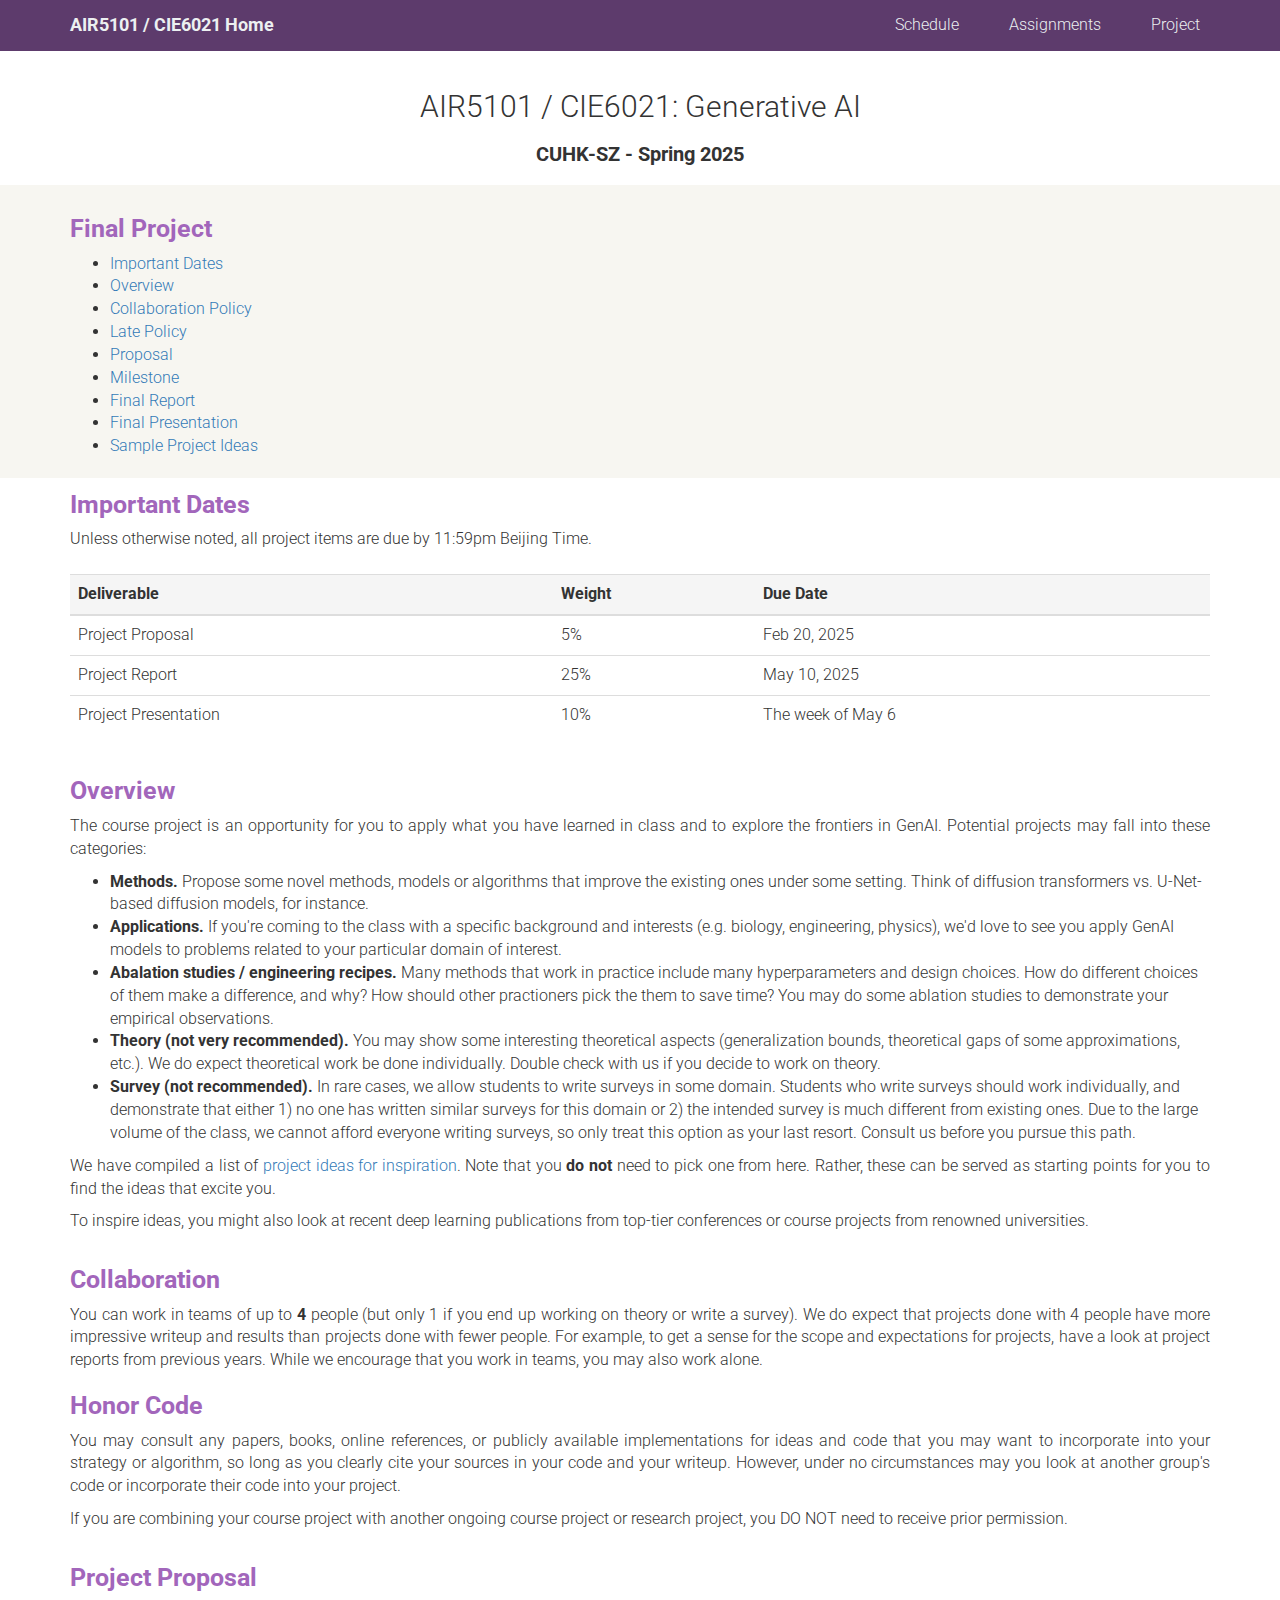
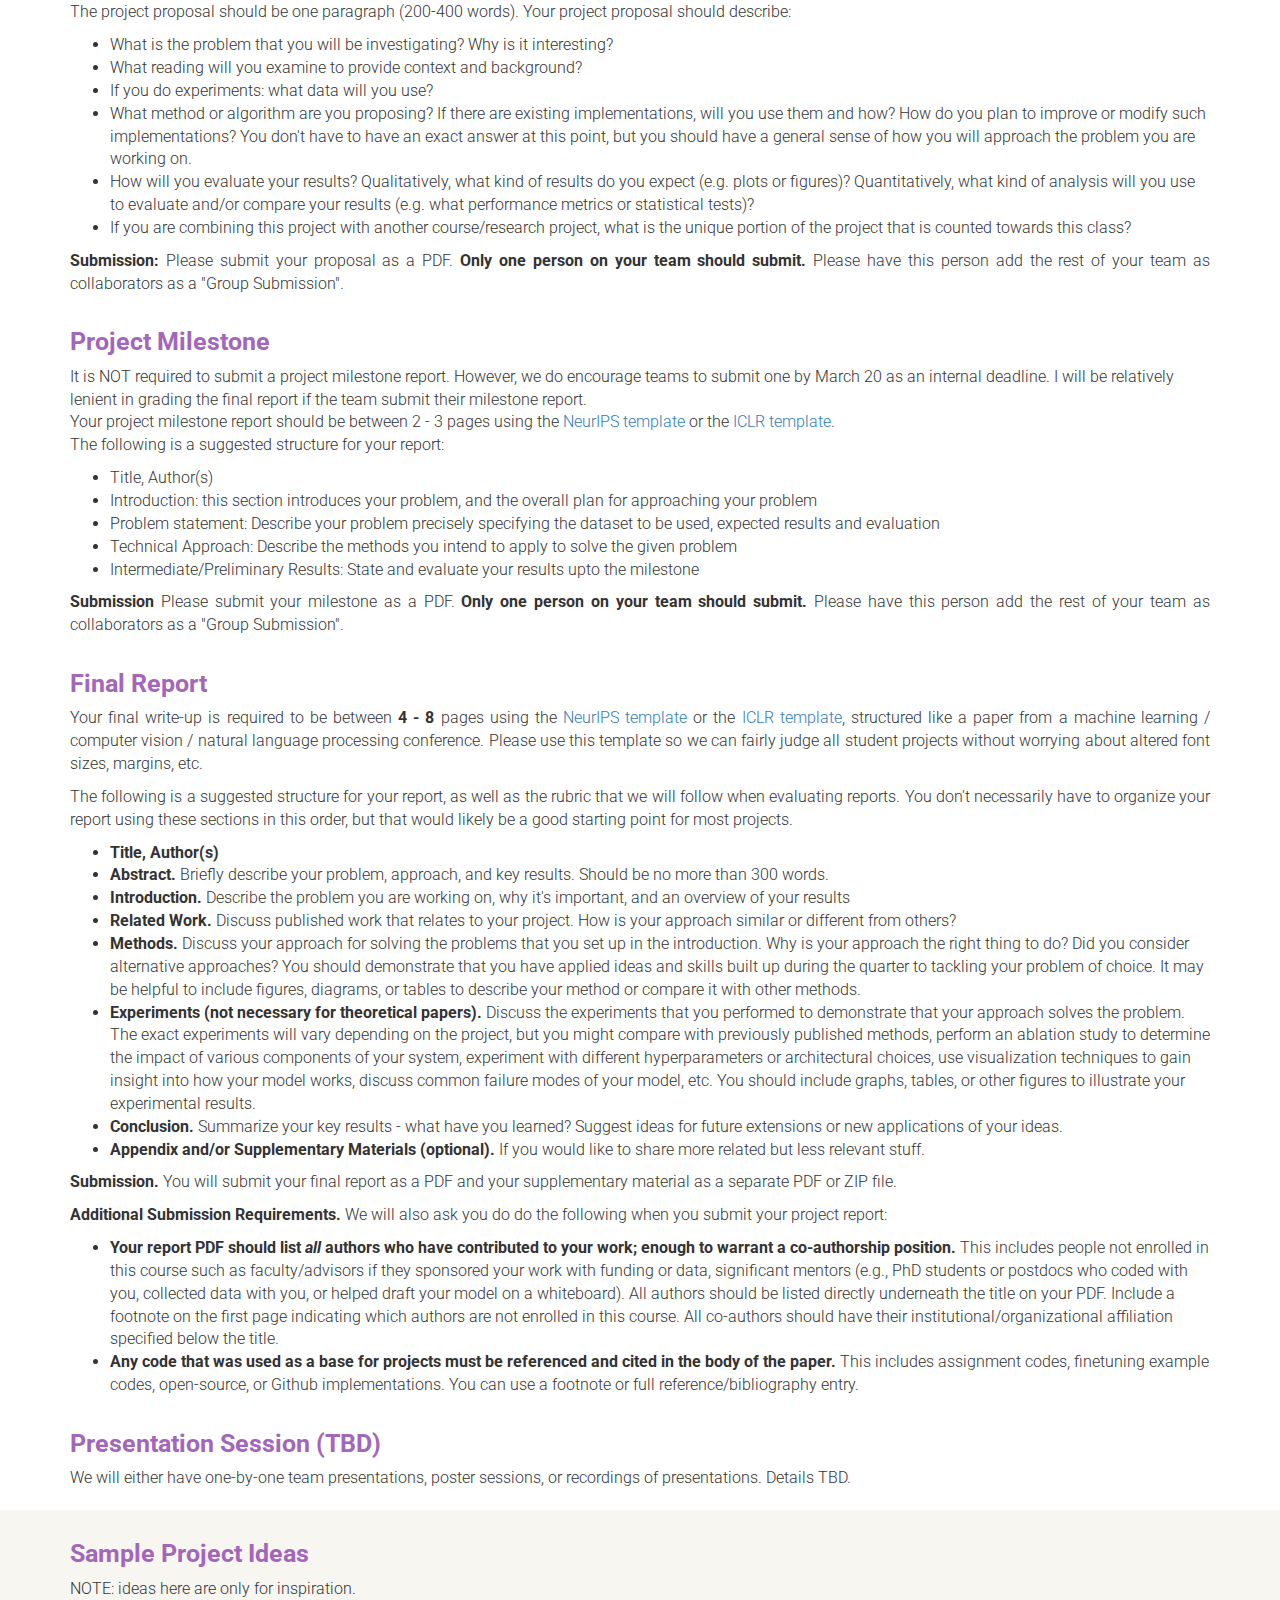
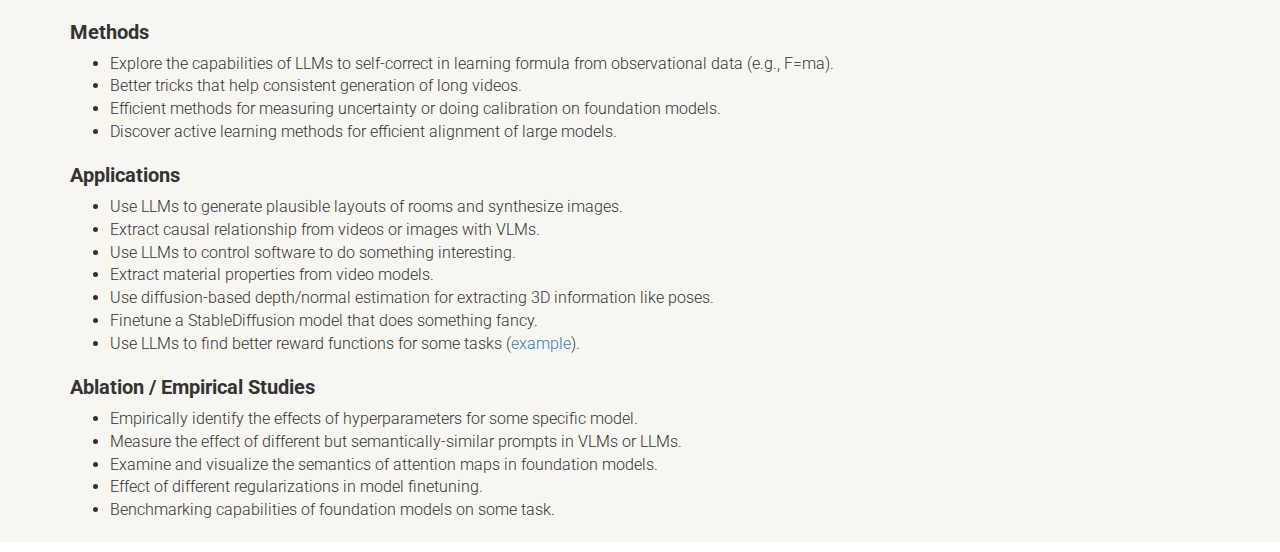
==== project.html @ fc602062 "Add files via upload" ====
<!DOCTYPE html>
<html lang="en">

<head>
  <meta charset="utf-8">
  <meta http-equiv="X-UA-Compatible" content="IE=edge">
  <meta name="viewport" content="width=device-width, initial-scale=1">

  <title>AIR5101 / CI6021 | Project</title>

  <!-- bootstrap -->
  <link rel="stylesheet" href="https://maxcdn.bootstrapcdn.com/bootstrap/3.2.0/css/bootstrap.min.css">

  <!-- Google fonts -->
  <link href='http://fonts.googleapis.com/css?family=Roboto:400,300' rel='stylesheet' type='text/css'>

  <!-- Google Analytics -->
  <script>
  (function(i,s,o,g,r,a,m){i['GoogleAnalyticsObject']=r;i[r]=i[r]||function(){
  (i[r].q=i[r].q||[]).push(arguments)},i[r].l=1*new Date();a=s.createElement(o),
  m=s.getElementsByTagName(o)[0];a.async=1;a.src=g;m.parentNode.insertBefore(a,m)
  })(window,document,'script','//www.google-analytics.com/analytics.js','ga');
  ga('create', 'UA-46895817-2', 'auto');
  ga('send', 'pageview');
  </script>

  <link rel="stylesheet" type="text/css" href="style-new.css" />
  <link rel="stylesheet" href="https://maxcdn.bootstrapcdn.com/font-awesome/4.4.0/css/font-awesome.min.css">
</head>

<body>

  <nav class="navbar navbar-default navbar-fixed-top">
    <div class="container">
      <div class="navbar-header">
        <a class="navbar-brand brand" href="index.html">AIR5101 / CIE6021 Home</a>
        <button type="button" class="navbar-toggle collapsed" data-toggle="collapse"
          data-target="#bs-example-navbar-collapse-1" aria-expanded="false">
          <span class="icon-bar"></span>
          <span class="icon-bar"></span>
          <span class="icon-bar"></span>
        </button>
      </div>

      <div class="collapse navbar-collapse" id="bs-example-navbar-collapse-1">
        <ul class="nav navbar-nav navbar-right">
          <li><a href="schedule.html">Schedule</a></li>
          <li><a href="assignments.html">Assignments</a></li>
          <li><a href="project.html">Project</a></li>
        </ul>
      </div>
    </div>
  </nav>

  <!-- Header -->
  <div id="header" style="text-align:center">
    <h1>AIR5101 / CIE6021: Generative AI</h1>
    <h3>CUHK-SZ - Spring 2025</h3>
    <div style="clear:both;"></div>
  </div>


<div class="sechighlight">
<div class="container sec">
  <h2>Final Project</h2>
  <ul>
    <li><a href="project.html#dates">Important Dates</a></li>
    <li><a href="project.html#overview">Overview</a></li>
    <li><a href="project.html#collaboration">Collaboration Policy</a></li>
    <li><a href="project.html#late-policy">Late Policy</a></li>
    <li><a href="project.html#proposal">Proposal</a></li>
    <li><a href="project.html#milestone">Milestone</a></li>
    <li><a href="project.html#report">Final Report</a></li>
    <li><a href="project.html#presentation">Final Presentation</a></li>
    <li><a href="project.html#proj_ideas">Sample Project Ideas</a></li>
  </ul>
</div>
</div>

<div class="container sec" id="dates" style="margin-top:-50px">
  <br>
  <h2>Important Dates</h2>
  Unless otherwise noted, all project items are due by 11:59pm Beijing Time.<br><br>

<table class="table">
  <tr class="active">
    <th>Deliverable</th><th>Weight</th><th>Due Date</th>
  </tr>

<!-- TODO -->
<tbody>
  <tr>
    <td>Project Proposal</td>
    <td>5%</td>
    <td>Feb 20, 2025</td>
  </tr>
  <tr>
    <td>Project Report</td>
    <td>25%</td>
    <td>May 10, 2025</td>
  </tr>
  <tr>
    <td>Project Presentation</td>
    <td>10%</td>
    <td>The week of May 6</td>
  </tr>
</tbody>
</table>
</div>

<div class="container sec" id="overview" style="margin-top:-50px">
  <br>
  <h2>Overview</h2>
  <p>
    The course project is an opportunity for you to apply what you have learned in class and to explore the frontiers in GenAI.
    Potential projects may fall into these categories:
  </p>
  <ul>
    <li>
      <strong>Methods.</strong>
      Propose some novel methods, models or algorithms that improve the existing ones under some setting.
      Think of diffusion transformers vs. U-Net-based diffusion models, for instance.
    <li>
      <strong>Applications.</strong>
      If you're coming to the class with a specific background and interests (e.g. biology,
      engineering, physics), we'd love to see you apply GenAI models to problems related to your
      particular domain of interest.
    </li>
    <li>
      <strong>Abalation studies / engineering recipes.</strong>
      Many methods that work in practice include many hyperparameters and design choices.
      How do different choices of them make a difference, and why?
      How should other practioners pick the them to save time?
      You may do some ablation studies to demonstrate your empirical observations.
    </li>
    <li>
      <strong>Theory (not very recommended).</strong>
      You may show some interesting theoretical aspects (generalization bounds, theoretical gaps of some approximations, etc.).
      We do expect theoretical work be done individually. Double check with us if you decide to work on theory.
    </li>
    <li>
      <strong>Survey (not recommended).</strong>
      In rare cases, we allow students to write surveys in some domain. Students who write surveys should work individually, 
      and demonstrate that either 1) no one has written similar surveys for this domain or 2) the intended survey is much different from existing ones.
      Due to the large volume of the class, we cannot afford everyone writing surveys, so only treat this option as your last resort.
      Consult us before you pursue this path.
    </li>
  </ul>

  <p>
  We have compiled a list of <a href="#proj_ideas">project ideas for inspiration</a>. Note that you <b>do not</b> need to pick one from here. Rather, these can be served as starting points for you to find the ideas that excite you.
  </p>
  <p>
    To inspire ideas, you might also look at recent deep learning publications from top-tier
    conferences or course projects from renowned universities.
  </p>

</div>

<div class="container sec" id="collaboration" style="margin-top:-50px">
  <br>
  <h2>Collaboration</h2>
  <p>
    You can work in teams of up to <strong>4</strong> people (but only 1 if you end up working on theory or write a survey).
    We do expect that projects done with
    4 people have more impressive writeup and results than projects done with fewer people. For example, to get a
    sense for the scope and expectations for projects, have a look at project reports from
    previous years. While we encourage that you work in teams, you may also work alone.
  </p>

  <h2>Honor Code</h2>
  <p>
    You may consult any papers, books, online references, or publicly available implementations for
    ideas and code that you may want to incorporate into your strategy or algorithm, so long as you
    clearly cite your sources in your code and your writeup. However, under no circumstances may you
    look at another group's code or incorporate their code into your project.
  </p>
  <p>
    If you are combining your course project with another ongoing course project or research project, you DO NOT need to receive prior permission.
  </p>
</div>

<div class="container sec" id="proposal" style="margin-top:-50px">
  <br>
  <h2>Project Proposal</h2>
  <p>
    The project proposal should be one paragraph (200-400 words). Your project proposal should
    describe:
  </p>
  <ul>
    <li>What is the problem that you will be investigating? Why is it interesting?</li>
    <li>What reading will you examine to provide context and background?</li>
    <li>If you do experiments: what data will you use?</li>
    <li>
      What method or algorithm are you proposing? If there are existing implementations, will you
      use them and how? How do you plan to improve or modify such implementations? You don't have
      to have an exact answer at this point, but you should have a general sense of how you will
      approach the problem you are working on.
    </li>
    <li>
      How will you evaluate your results? Qualitatively, what kind of results do you expect (e.g.
      plots or figures)? Quantitatively, what kind of analysis will you use to evaluate and/or
      compare your results (e.g. what performance metrics or statistical tests)?
    </li>
    <li>
     If you are combining this project with another course/research project, what is the unique portion of the project that is counted towards this class?
    </li>
  </ul>
  <p>
    <b>Submission:</b>
    Please submit your proposal as a PDF. <b>Only one person on your team should submit.</b>
    Please have this person add the rest of your team as collaborators as a "Group Submission".
  </p>
</div>

<div class="container sec" id="milestone" style="margin-top:-50px">
  <br>
  <h2>Project Milestone</h2>
  It is NOT required to submit a project milestone report. However, we do encourage teams to submit one by March 20 as an internal deadline.
  I will be relatively lenient in grading the final report if the team submit their milestone report.
  <br>
  Your project milestone report should be between 2 - 3 pages using the
  <a href="https://neurips.cc/Conferences/2023/PaperInformation/StyleFiles">NeurIPS template</a>
  or the <a href="https://github.com/ICLR/Master-Template/raw/master/iclr2024.zip">ICLR template</a>.
  <br>
  The following is a suggested structure for your report:
  <p>
    <ul>
      <li>Title, Author(s)</li>
      <li>Introduction: this section introduces your problem, and the overall plan for approaching your problem</li>
      <li>Problem statement: Describe your problem precisely specifying the dataset to be used, expected results and evaluation</li>
      <li>Technical Approach: Describe the methods you intend to apply to solve the given problem</li>
      <li>
      Intermediate/Preliminary Results: State and evaluate your results upto the milestone
      </li>
    </ul>
  </p>
  <p>
    <strong>Submission</strong>
    Please submit your milestone as a PDF. <b>Only one person on your team should submit.</b>
    Please have this person add the rest of your team as collaborators as a "Group Submission".
  </p>
</div>

<div class="container sec" id="report" style="margin-top:-50px">
  <br>
  <h2>Final Report</h2>
  <p>
    Your final write-up is required to be between <b>4 - 8</b> pages using the
    <a href="https://neurips.cc/Conferences/2023/PaperInformation/StyleFiles">NeurIPS template</a>
    or the <a href="https://github.com/ICLR/Master-Template/raw/master/iclr2024.zip">ICLR template</a>,
    structured like a paper from a machine learning / computer vision / natural language processing conference.
    Please use this template so we can fairly judge all student projects without worrying about
    altered font sizes, margins, etc.
  </p>
  <p>
    The following is a suggested structure for your report, as well as the rubric that we will
    follow when evaluating reports. You don't necessarily have to organize your report using
    these sections in this order, but that would likely be a good starting point for most projects.
  </p>
  <ul>
    <li><b>Title, Author(s)</b></li>
    <li>
      <b>Abstract.</b> Briefly describe your problem, approach, and key results. Should be no more
      than 300 words.
    </li>
    <li>
      <b>Introduction.</b>
      Describe the problem you are working on, why it's important, and an overview of your results
    </li>
    <li>
      <b>Related Work.</b>
      Discuss published work that relates to your project. How is your approach similar or different
      from others?
    </li>
    <li>
      <b>Methods.</b>
      Discuss your approach for solving the problems that you set up in the introduction. Why is
      your approach the right thing to do? Did you consider alternative approaches? You should
      demonstrate that you have applied ideas and skills built up during the quarter to tackling
      your problem of choice. It may be helpful to include figures, diagrams, or tables to
      describe your method or compare it with other methods.
    </li>
    <li>
      <b>Experiments (not necessary for theoretical papers).</b>
      Discuss the experiments that you performed to demonstrate that your approach solves the
      problem. The exact experiments will vary depending on the project, but you might compare
      with previously published methods, perform an ablation study to determine the impact of
      various components of your system, experiment with different hyperparameters or architectural
      choices, use visualization techniques to gain insight into how your model works, discuss
      common failure modes of your model, etc. You should include graphs, tables, or other figures
      to illustrate your experimental results.
    </li>
    <li>
      <b>Conclusion.</b>
      Summarize your key results - what have you learned? Suggest ideas for future extensions
      or new applications of your ideas.
    </li>
    <li>
      <b>Appendix and/or Supplementary Materials (optional).</b>
      If you would like to share more related but less relevant stuff.
    </li>
  </ul>
  <p>
    <b>Submission.</b>
    You will submit your final report as a PDF and your supplementary material as a separate PDF
    or ZIP file.
  </p>
  <p>
    <b>Additional Submission Requirements.</b>
    We will also ask you do do the following when you submit your project report:
  </p>
  <ul>
    <li>
      <b>Your report PDF should list <i>all</i> authors who have contributed to your work; enough to
        warrant a co-authorship position.</b> This includes people not enrolled in this course such as
      faculty/advisors if they sponsored your work with funding or data, significant mentors (e.g.,
      PhD students or postdocs who coded with you, collected data with you, or helped draft your
      model on a whiteboard). All authors should be listed directly underneath the title on your PDF.
      Include a footnote on the first page indicating which authors are not enrolled in this course. All
      co-authors should have their institutional/organizational affiliation specified below the title.
    </li>
    <li>
      <b>Any code that was used as a base for projects must be referenced and cited in the body of the paper.</b>
      This includes assignment codes, finetuning example codes, open-source, or Github
      implementations. You can use a footnote or full reference/bibliography entry.
    </li>
  </ul>
</div>

<div class="container sec" id="presentation" style="margin-top:-50px">
    <br>
    <h2>Presentation Session (TBD)</h2>
  We will either have one-by-one team presentations, poster sessions, or recordings of presentations. Details TBD.
</div>


<div class="sechighlight">
  <div class="container sec" id="proj_ideas">
    <h2>Sample Project Ideas</h2>
  
    <p>NOTE: ideas here are only for inspiration.</p>

    <h3>Methods</h3>
    <ul>
      <li>Explore the capabilities of LLMs to self-correct in learning formula from observational data (e.g., F=ma).</li>
      <li>Better tricks that help consistent generation of long videos.</li>
      <li>Efficient methods for measuring uncertainty or doing calibration on foundation models.</li>
      <li>Discover active learning methods for efficient alignment of large models.</li>
    </ul>
  
    <h3>Applications</h3>
    <ul>
      <li>Use LLMs to generate plausible layouts of rooms and synthesize images.</li>
      <li>Extract causal relationship from videos or images with VLMs.</li>
      <li>Use LLMs to control software to do something interesting.</li>
      <li>Extract material properties from video models.</li>
      <li>Use diffusion-based depth/normal estimation for extracting 3D information like poses.</li>
      <li>Finetune a StableDiffusion model that does something fancy.</li>
      <li>Use LLMs to find better reward functions for some tasks (<a href="https://eureka-research.github.io/">example</a>).</li>
    </ul>
  
    <h3>Ablation / Empirical Studies</h3>
    <ul>
      <li>Empirically identify the effects of hyperparameters for some specific model. </li>
      <li>Measure the effect of different but semantically-similar prompts in VLMs or LLMs.</li>
      <li>Examine and visualize the semantics of attention maps in foundation models.</li>
      <li>Effect of different regularizations in model finetuning.</li>
      <li>Benchmarking capabilities of foundation models on some task.</li>
    </ul>
  </div>
</div>

<!-- jQuery and Boostrap -->
<script src="https://ajax.googleapis.com/ajax/libs/jquery/1.11.1/jquery.min.js"></script>
<script src="https://maxcdn.bootstrapcdn.com/bootstrap/3.2.0/js/bootstrap.min.js"></script>
</body>

</html>
---- style-new.css ----
body {
  font-family: 'Roboto', sans-serif;
  font-weight: 300;
  font-size: 16px;
  padding-top: 70px;
}

p {
  text-align: justify;
}

#header {
  margin-top: 20px;
  margin-bottom: 20px;
}

h1 {
  font-size: 30px;
  font-weight: 300;
  text-align: center;
}

h2 {
  font-size: 25px;
  /* font-weight: 300; */
  font-weight: bold;
  color: rgb(162, 102, 187);
}

h3 {
  font-size: 20px;
  font-weight: bold;
}

.lhead {
  font-weight: normal;
  margin-top: 5px;
}

.litem {
  margin-top: 5px;
}

#footer {
  height: 100px;
  padding-top: 50px;
  text-align: center;
  position: relative;
}

.instructorphoto img {
  width: 120px;
  border-radius: 100px;
  margin-bottom: 10px;
}

.logo-left {
  height:60px;
  float: left;
  margin-left: 50px;
}

.logo-right {
  height:60px;
  float: right;
  margin-right: 50px;
}

.instructor {
  display: inline-block;
  width: 140px;
  text-align: center;
  margin-right: 20px;
  margin-bottom: 5px;
  font-size: 14px;
}

.sec {
  margin-bottom: 10px;
  padding-top: 10px;
  padding-bottom: 10px;
}

.sechighlight {
  background-color: #f7f6f1;
}

.tt {
  color: #060;
  display: inline-block;
}

#inputlayer {
  width: 65px;
}

.layer {
  width: 35px;
  display: inline-block;
  vertical-align: middle;
  margin-left: 10px;
  margin-bottom: 5px;
}

.actmap {
  display: block;
  border: 2px solid #FFF;
}

#convnetvis {
  text-align: center;
}

.pp {
  color: black;
  text-align: left;
  padding: 5px;
  height: 32px;
  margin: 2px;
  background-color: rgb(85,187,85);
  overflow: visible !important;
}

#convask {
  position: absolute;
  top: 360px;
  right: 16px;
  color: black;
  font-size: 25px;
  cursor: pointer;
}

#explain {
  display: none;
  background-color: #FF9;
  border-radius: 10px;
  margin: 10px;
  padding: 10px;
}
.qq {
  color: #060;
}
.qa {
  font-style: italic;
}
.qqa {
  margin-bottom: 20px;
}
.spanh {
  font-weight: normal;
}

#coursedesc {
  text-align: justify;
}

#classicons {
  position: absolute;
  bottom: 20px;
  right: 20px;
}

.bold { font-weight: bold; }
.red { color: rgb(93, 59, 108); }

/* Navbar color / spacing */
.navbar-default {
  background-color: rgb(93, 59, 108);
  border-color: rgb(93, 59, 108);
  text-align: center;
}
.navbar-default .navbar-brand {
  color: #ecf0f1;
  font-weight: bold;
}
.navbar-default .navbar-brand:hover,
.navbar-default .navbar-brand:focus {
  color: #fbcbcc;
}
.navbar-default .navbar-text {
  color: #ecf0f1;
}
/*.navbar-default .navbar-collapse > ul {
  width: 80%;
}*/
.navbar-default .navbar-collapse > ul > li {
  /* width: 14%; */
  padding-left: 10px;
  padding-right: 10px;
}
.navbar-default .navbar-nav > li > a {
  color: #ecf0f1;
}
.navbar-default .navbar-nav > li > a:hover,
.navbar-default .navbar-nav > li > a:focus {
  color: #fbcbcc;
}
.navbar-default .navbar-nav > .active > a,
.navbar-default .navbar-nav > .active > a:hover,
.navbar-default .navbar-nav > .active > a:focus {
  color: #fbcbcc;
  background-color: rgb(93, 59, 108);
}
.navbar-default .navbar-nav > .open > a,
.navbar-default .navbar-nav > .open > a:hover,
.navbar-default .navbar-nav > .open > a:focus {
  color: #fbcbcc;
  background-color: rgb(93, 59, 108);
}
.navbar-default .navbar-toggle {
  border-color: rgb(93, 59, 108);
}
.navbar-default .navbar-toggle:hover,
.navbar-default .navbar-toggle:focus {
  background-color: rgb(93, 59, 108);
}
.navbar-default .navbar-toggle .icon-bar {
  background-color: #ecf0f1;
}
.navbar-default .navbar-collapse,
.navbar-default .navbar-form {
  border-color: #ecf0f1;
}
.navbar-default .navbar-link {
  color: #ecf0f1;
}
.navbar-default .navbar-link:hover {
  color: #fbcbcc;
}

/* Handle formatting on mobile */
@media (max-width: 767px) {
  .navbar-default .navbar-collapse > ul > li {
    width: 100%;
    text-align: left;
  }

  /* Force table to not be like tables anymore */
  table, thead, tbody, th, td, tr {
    display: block;
  }

  /* Hide table headers (but not display: none;, for accessibility) */
  thead tr {
    position: absolute;
    top: -9999px;
    left: -9999px;
  }

  /* Make each row look like a card */
  table tr {
    margin-bottom: 20px;
    border-bottom: 2px solid #ddd;
    box-shadow: 2px 2px 1px #dadada;
  }

  tr { border: 1px solid #ccc; }

  /* Behave  like a "row" */
  td {
    border: none;
    border-bottom: 1px solid #eee;
    position: relative;
    padding-left: 50%;
  }

  /* Position table header as data labels */
  td:before {
    top: 6px;
    left: 6px;
    width: 45%;
    padding-right: 10px;
    white-space: nowrap;
  }

  /* Label the data */
  #schedule td:nth-of-type(1) { font-weight: 500; }
  #schedule td:nth-of-type(1):before {
    content: "Date:";
    font-weight: 300;
  }
  #schedule td:nth-of-type(2) { font-weight: 500; }
  #schedule td:nth-of-type(2):before {
    content: "Description:";
    font-weight: 300;
  }
  #schedule td:nth-of-type(4):before { content: "Events:"; }
  #schedule td:nth-of-type(5):before { content: "Deadlines:"; }
}
#teaser {
  height: 410px;
  padding-top: 20px;
  padding-bottom: 20px;
  padding-left: 3px;
  padding-right: 3px;
  background-color: white;
  position: relative;
  overflow: hidden;
  font-size: 16px;
  text-align: center;
}

.ta-card {
    margin-bottom: 20px;
    padding: 10px;
    background-color: #f8f9fa;
    border-radius: 5px;
    box-shadow: 0 2px 4px rgba(0,0,0,.1);
    min-height: 180px;
}
.ta-card-header {
    font-size: 18px;
    font-weight: bold;
}
.ta-card-body {
    margin-top: 10px;
}

.table-striped-row {
  background-color: rgba(0, 0, 0, 5%);
}
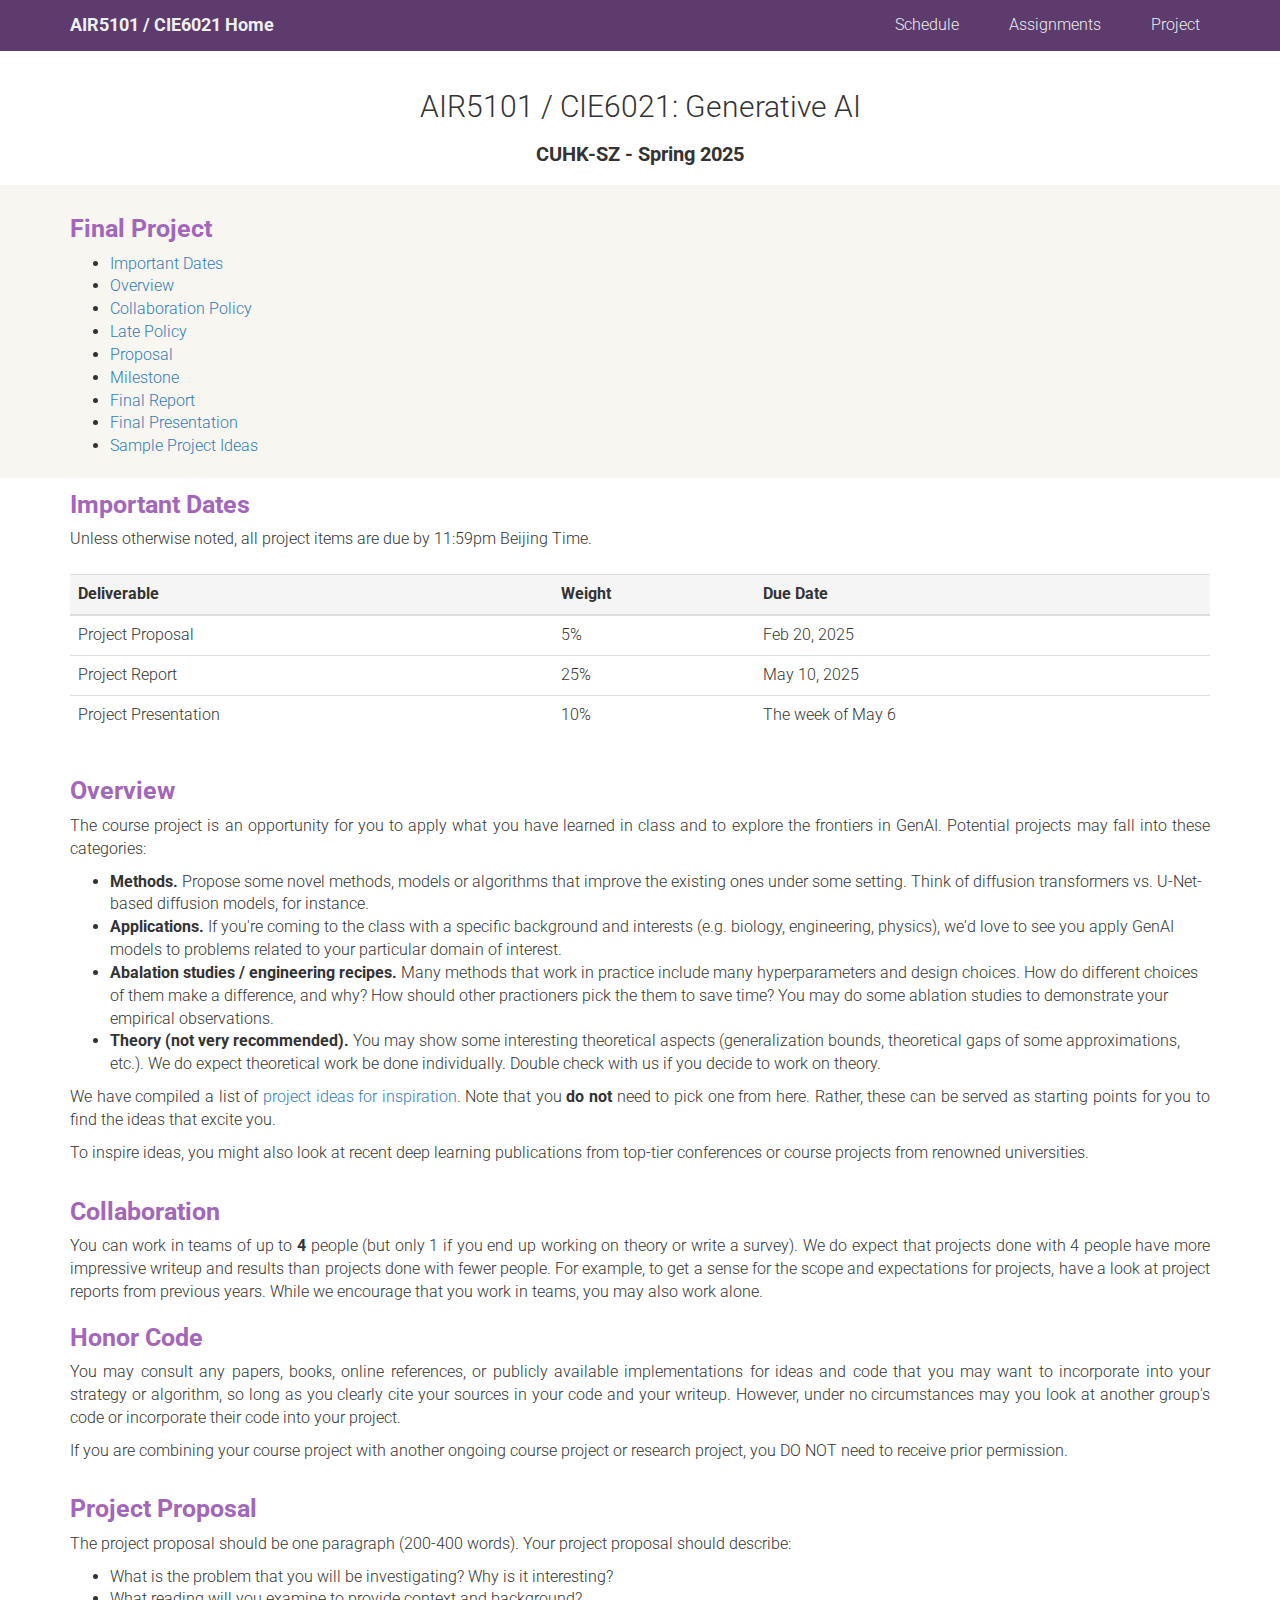
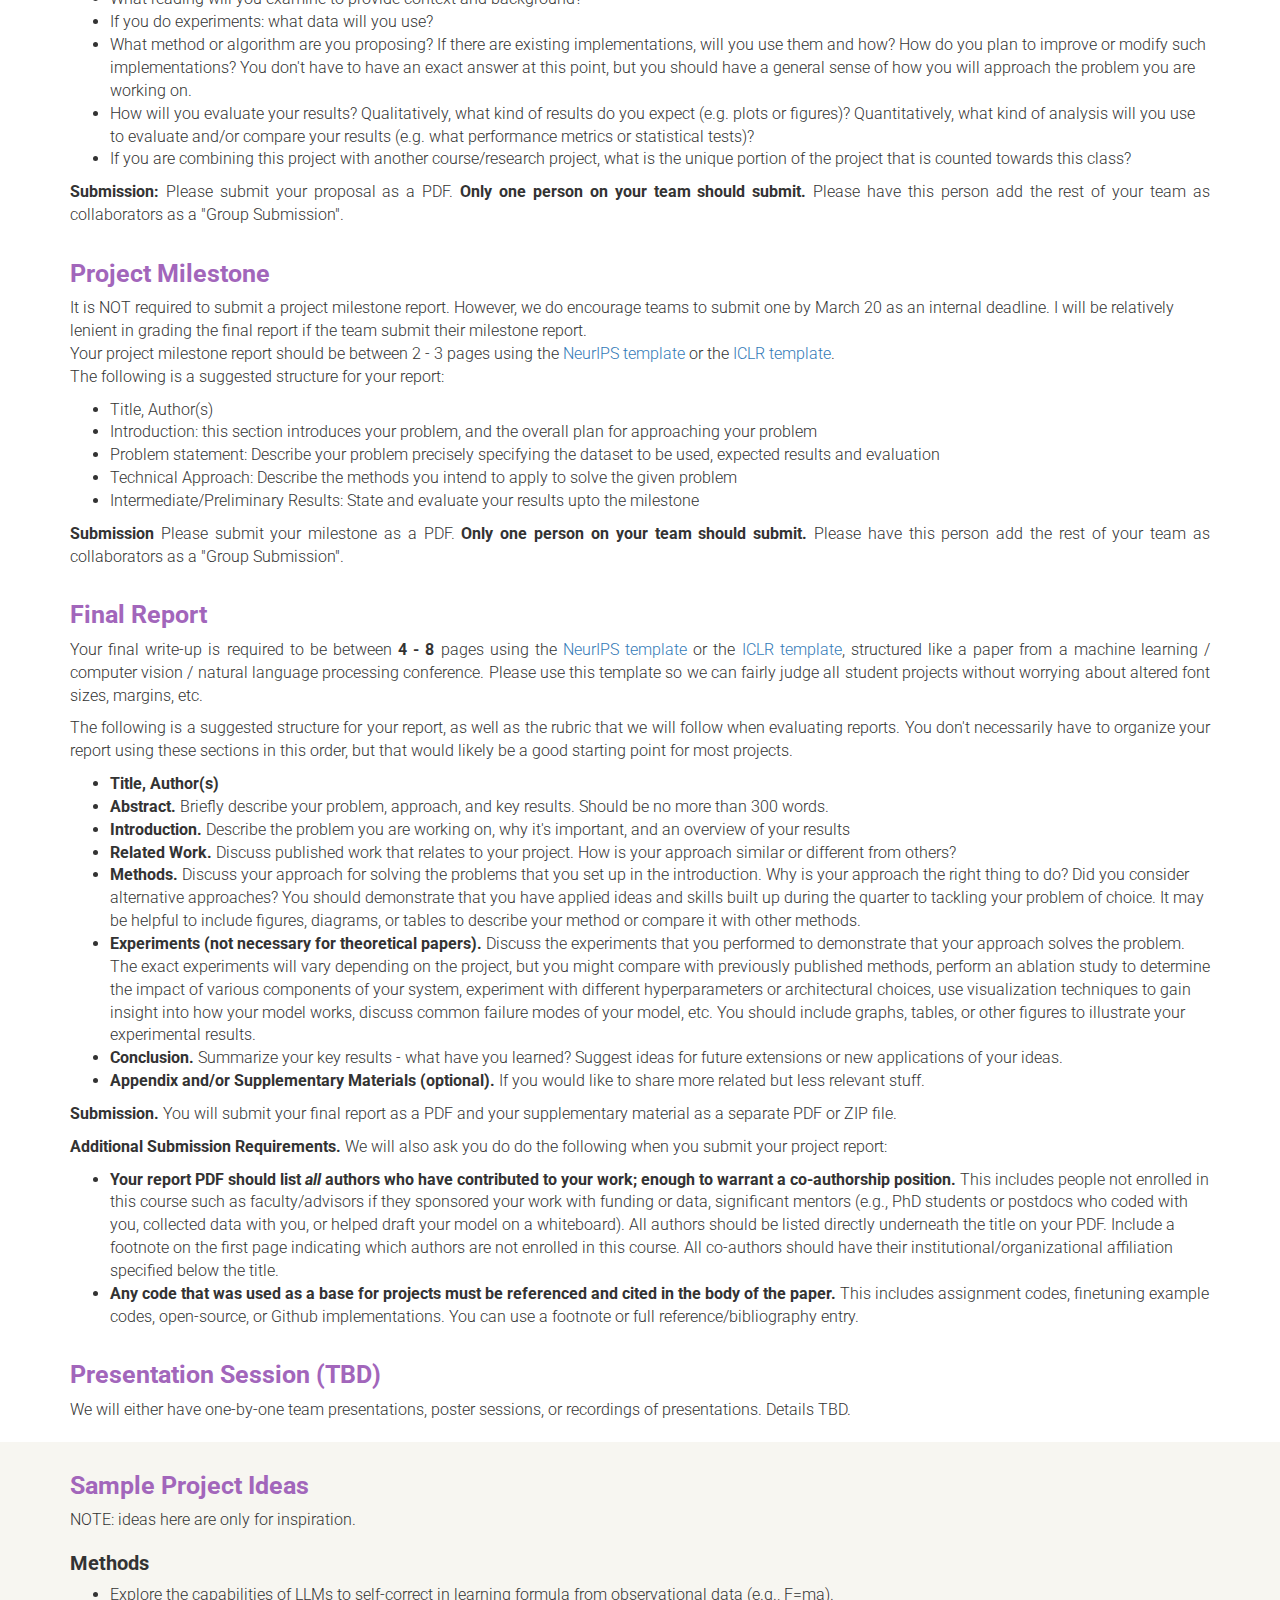
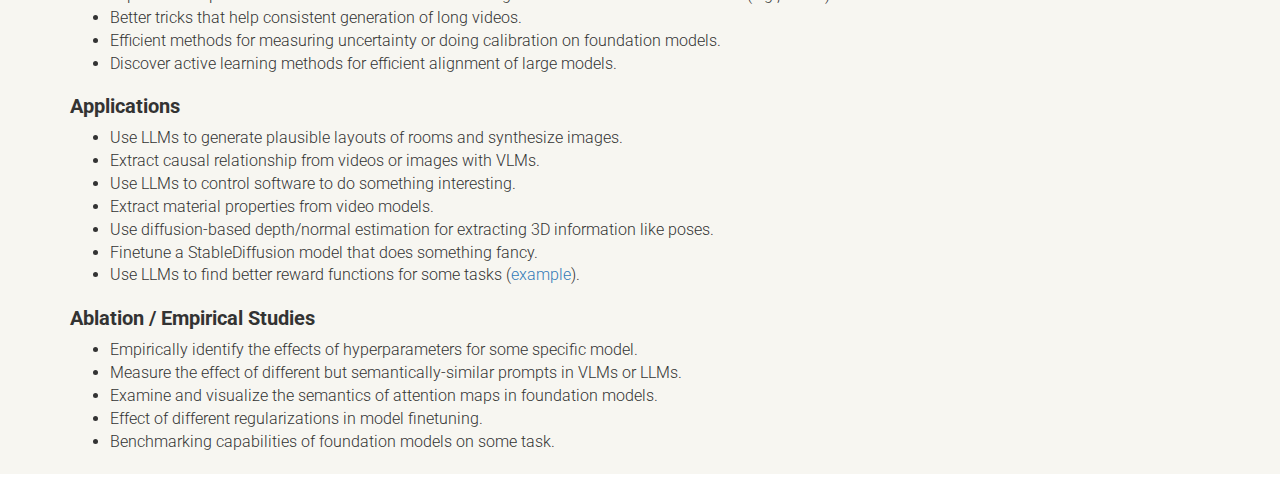
==== commit d85400cc: "Update project.html" ====
--- a/project.html
+++ b/project.html
@@ -138,13 +138,6 @@
       <strong>Theory (not very recommended).</strong>
       You may show some interesting theoretical aspects (generalization bounds, theoretical gaps of some approximations, etc.).
       We do expect theoretical work be done individually. Double check with us if you decide to work on theory.
-    </li>
-    <li>
-      <strong>Survey (not recommended).</strong>
-      In rare cases, we allow students to write surveys in some domain. Students who write surveys should work individually, 
-      and demonstrate that either 1) no one has written similar surveys for this domain or 2) the intended survey is much different from existing ones.
-      Due to the large volume of the class, we cannot afford everyone writing surveys, so only treat this option as your last resort.
-      Consult us before you pursue this path.
     </li>
   </ul>
 
